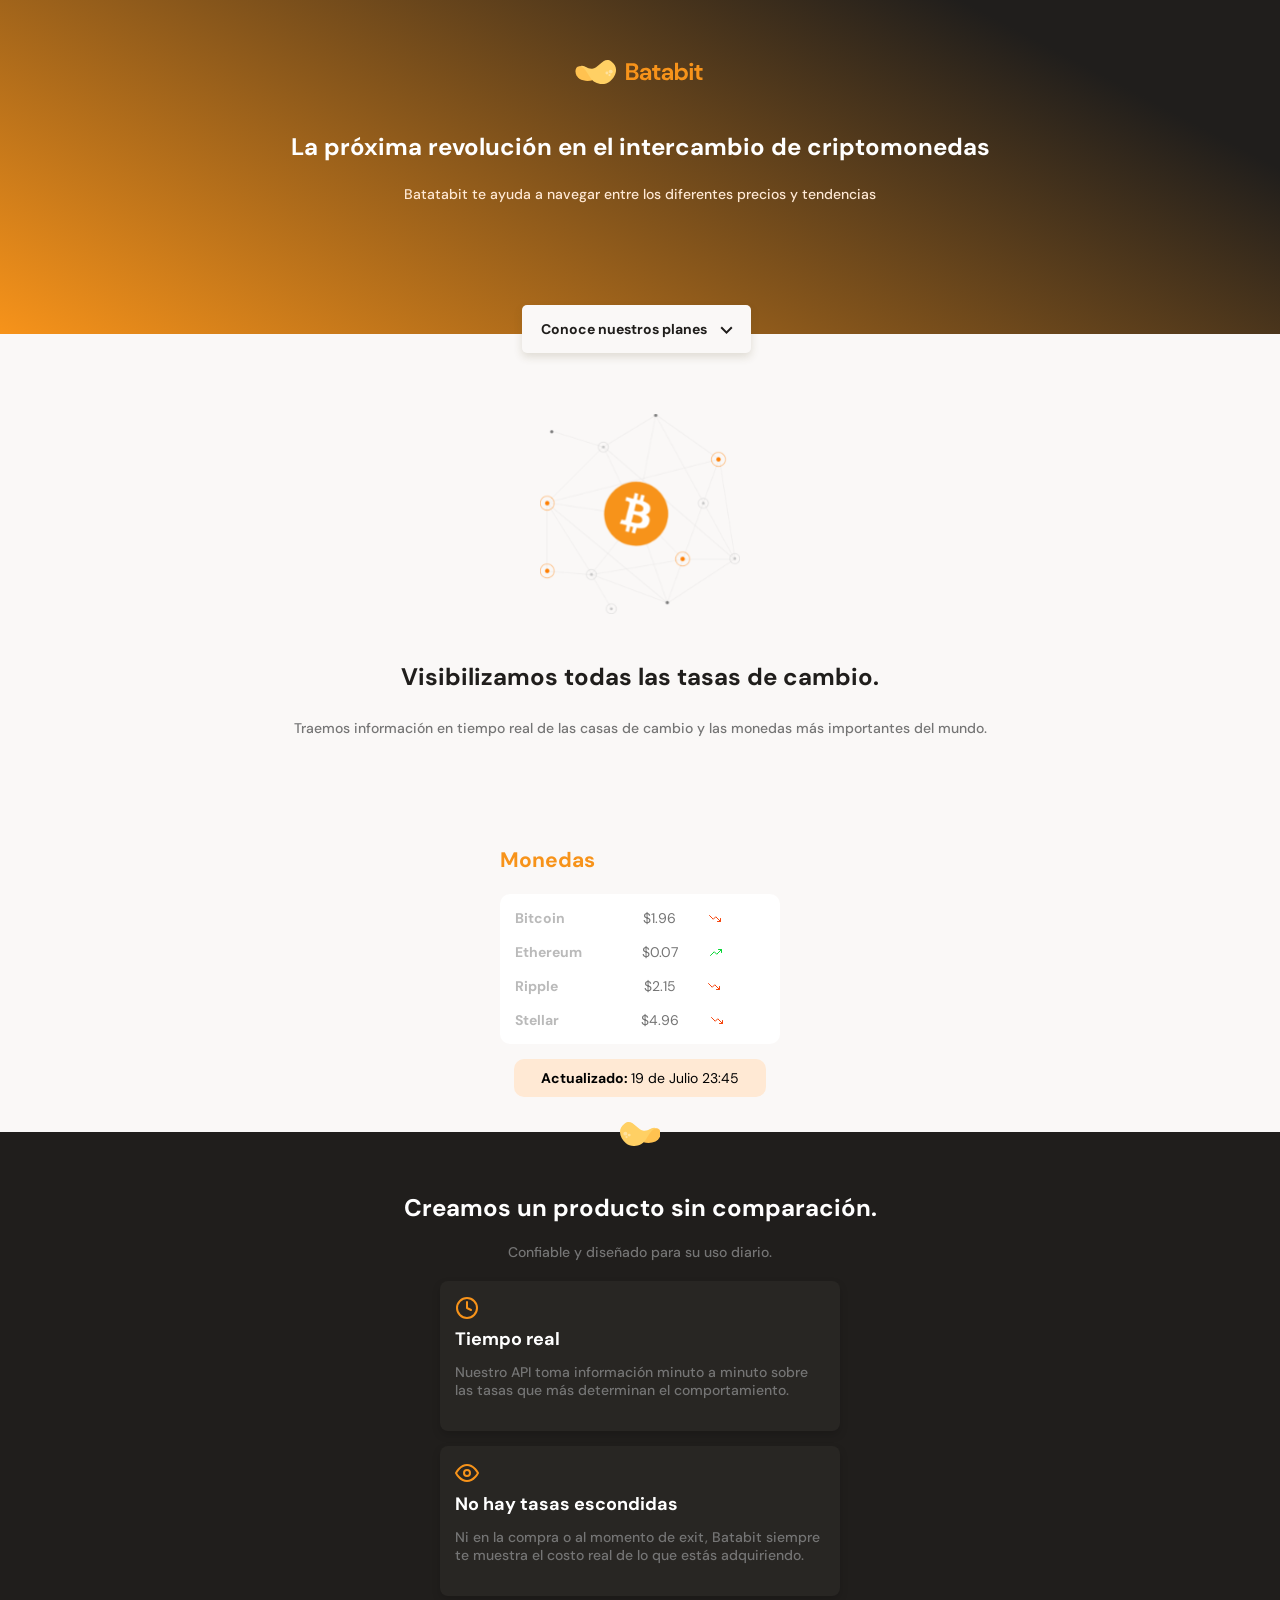
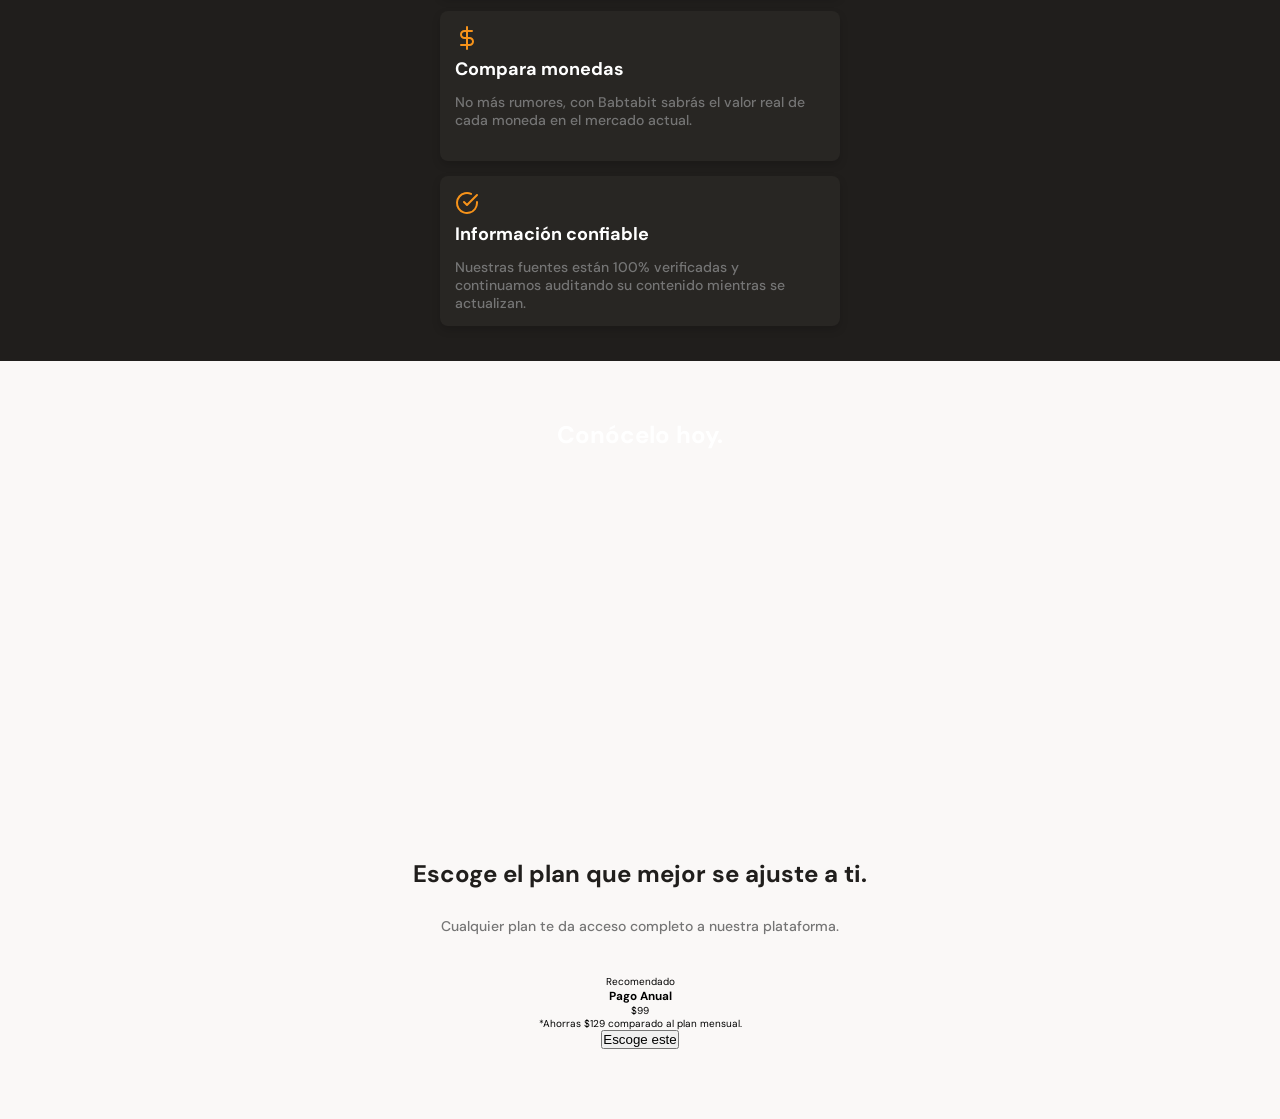
==== index.html @ cf3102aa "feat: Esctructura de planes de compra creada" ====
<!doctype html>
<html lang="en">
  <head>
    <meta charset="UTF-8" />
    <meta name="viewport" content="width=device-width, initial-scale=1.0" />
    <link rel="stylesheet" href="styles.css" />
    <link rel="preconnect" href="https://fonts.googleapis.com" />
    <link rel="preconnect" href="https://fonts.gstatic.com" crossorigin />
    <link
      href="https://fonts.googleapis.com/css2?family=DM+Sans:ital,opsz,wght@0,9..40,100..1000;1,9..40,100..1000&display=swap"
      rel="stylesheet"
    />
    <title>Document</title>
  </head>
  <body>
    <header>
      <img src="./assets/images/Logo.svg" alt="" />
      <div class="header__title-container">
        <h1>La próxima revolución en el intercambio de criptomonedas</h1>
        <p>
          Batatabit te ayuda a navegar entre los diferentes precios y tendencias
        </p>
        <a href="#planes" class="header__button"
          >Conoce nuestros planes <span></span>
        </a>
      </div>
    </header>
    <main>
      <section class="main__exchange-container">
        <div class="main__exchange-background"></div>
        <div class="main__exchange-container-title">
          <h2>Visibilizamos todas las tasas de cambio.</h2>
          <p>
            Traemos información en tiempo real de las casas de cambio y las
            monedas más importantes del mundo.
          </p>
        </div>
      </section>

      <section class="main__info">
        <h2>Monedas</h2>
        <div class="main__table">
          <div class="table__row">
            <p>Bitcoin</p>
            <p class="table__price">$1.96 <span class="price__down"></span></p>
          </div>
          <div class="table__row">
            <p>Ethereum</p>
            <p class="table__price">$0.07 <span></span></p>
          </div>
          <div class="table__row">
            <p>Ripple</p>
            <p class="table__price">$2.15 <span class="price__down"></span></p>
          </div>
          <div class="table__row">
            <p>Stellar</p>
            <p class="table__price">$4.96 <span class="price__down"></span></p>
          </div>
        </div>

        <div class="table__tag">
          <p>Actualizado: <span class="tag__date">19 de Julio 23:45</span></p>
        </div>
      </section>
      <section class="product__detail-container">
        <span class="product__detail-logo"></span>
        <div class="product__detail-title">
          <h2>Creamos un producto sin comparación.</h2>
          <p>Confiable y diseñado para su uso diario.</p>
        </div>
        <section class="products__cards">
          <article class="product__card">
            <span class="icon"
              ><img src="/assets/icons/clock.svg" alt=""
            /></span>
            <p class="product__card-title">Tiempo real</p>
            <p class="product__card-body">
              Nuestro API toma información minuto a minuto sobre las tasas que
              más determinan el comportamiento.
            </p>
          </article>

          <article class="product__card">
            <span class="icon"><img src="/assets/icons/eye.svg" alt="" /></span>
            <p class="product__card-title">No hay tasas escondidas</p>
            <p class="product__card-body">
              Ni en la compra o al momento de exit, Batabit siempre te muestra
              el costo real de lo que estás adquiriendo.
            </p>
          </article>

          <article class="product__card">
            <span class="icon"
              ><img src="/assets/icons/dollar-sign.svg" alt=""
            /></span>
            <p class="product__card-title">Compara monedas</p>
            <p class="product__card-body">
              No más rumores, con Babtabit sabrás el valor real de cada moneda
              en el mercado actual.
            </p>
          </article>

          <article class="product__card">
            <span class="icon"
              ><img src="/assets/icons/check-circle.svg" alt=""
            /></span>
            <p class="product__card-title">Información confiable</p>
            <p class="product__card-body">
              Nuestras fuentes están 100% verificadas y continuamos auditando su
              contenido mientras se actualizan.
            </p>
          </article>
        </section>
      </section>

      <section class="banner__img">
        <h2>Conócelo hoy.</h2>
      </section>

      <section id="planes" class="main__plans-container">
        <div class="planes__title">
          <h2>Escoge el plan que mejor se ajuste a ti.</h2>
          <p>Cualquier plan te da acceso completo a nuestra plataforma.</p>
        </div>

        <section class="planes__container-slider">
          <article class="planes__card">
            <p class="recomend">Recomendado</p>
            <div class="planes__info-container">
              <h3 class="plan__title">Pago Anual</h3>
              <p><span class="plan__card-price">$</span>99</p>
              <p class="plan__saved">*Ahorras $129 comparado al plan mensual.</p>
              <button class="plan__call-to-action">Escoge este <span></span></button>
            </div>
          </article>
        </section>
      </section>
    </main>
    <footer></footer>
  </body>
</html>
---- styles.css ----
:root {
    --bitcoin-orange: #f7931a;
    --soft-orange: #ffe9d5;
    --secondary-blue: #1a9af7;
    --soft-blue: #e7f5ff;
    --warm-black: #282623;
    --black: #201e1c;
    --grey: #bababa;
    --grey-second: #757575;
    --off-white: #faf8f7;
    --just-white: #fff;
}

* {
    box-sizing: border-box;
    margin: 0;
    padding: 0;
}

html {
    font-size: 62.5%;
    font-family: "DM Sans", sans-serif;
}

main {
    width: 100%;
    height: auto;
    background-color: var(--off-white);
}

header {
    position: relative;
    display: flex;
    flex-direction: column;
    justify-content: center;
    width: 100%;
    min-width: 320px;
    height: 334px;
    text-align: center;
    background: linear-gradient(207.8deg, var(--black) 16.69%, var(--bitcoin-orange) 100%);
}

header img {
    width: 150px;
    height: 24px;
    margin-top: 60px;
    align-self: center;
}

.header__title-container {
    width: 90%;
    min-width: 288px;
    max-width: 900px;
    height: 218px;
    margin-top: 50px;
    align-self: center;
}

.header__title-container h1 {
    font-size: 2.4rem;
    font-weight: bold;
    line-height: 2.6rem;
    color: var(--just-white);
}

.header__title-container p {
    margin-top: 25px;
    font-size: 1.4rem;
    font-weight: 500;
    line-height: 1.8rem;
    color: var(--soft-orange);
}

.header__title-container .header__button {
    position: absolute;
    left: calc(50% - 118px);
    top: 270px;
    display: block;
    margin-top: 35px;
    padding: 15px;
    width: 229px;
    height: 48px;
    background-color: var(--off-white);
    box-shadow: 0px 4px 8px rgba(89, 73, 30, 0.16);
    border: none;
    border-radius: 5px;
    font-size: 1.4rem;
    font-weight: bold;
    text-decoration: none;
    color: var(--black);
}

.header__button span {
    display: inline-block;
    width: 13px;
    height: 8px;
    margin-left: 10px;
    background-image: url('./assets/icons/arrow_down.svg');
    background-position: center;
}

.main__exchange-container {
    width: 100%;
    height: auto;
    padding-top: 80px;
    padding-bottom: 80px;
    text-align: center;
}

.main__exchange-container-title {
    width: 90%;
    min-width: 288px;
    max-width: 900px;
    margin: 0 auto;
}

.main__exchange-background {
    width: 200px;
    height: 200px;
    margin: 0 auto;
    margin-bottom: 50px;
    background-image: url('/assets/images/Bitcoin.svg');
    background-size: cover;
    background-position: center;
    background-repeat: no-repeat;
}

.main__exchange-container h2 {
    margin-bottom: 30px;
    font-size: 2.4rem;
    font-weight: bold;
    line-height: 2.6rem;
    color: var(--black);
}

.main__exchange-container p {
    margin-bottom: 30px;
    font-size: 1.4rem;
    font-weight: 500;
    line-height: 1.6rem;
    color: var(--grey-second);
}

.main__info {
    width: 100%;
    max-width: 400px;
    font-size: 1.4rem;
    padding: 0 60px;
    display: flex;
    flex-direction: column;
    margin: 0 auto;
    margin-bottom: 20px;
}

.main__info h2 {
    color: var(--bitcoin-orange);
    margin-bottom: 20px;
}

.main__table {
    border-radius: 10px;
    padding: 15px;
    display: grid;
    background-color: var(--just-white);
    grid-template-rows: repeat(4, auto);
    gap: 16px;
}

.table__row {
    width: 100%;
    display: grid;
    grid-template-columns: 2fr 3fr;
    gap: 20px;
}

.table__row p {
    font-weight: bold;
    color: var(--grey);
}

.table__row .table__price {
    color: var(--grey-second);
    font-weight: normal;
    text-align: center;
}

.table__row span {
    display: inline-block;
    width: 50%;
    height: 50%;
    background-image: url('/assets/icons/trending-up.svg');
    background-position: center;
    background-repeat: no-repeat;
}

.table__row .price__down {
    background-image: url('/assets/icons/trending-down.svg');
}

.table__tag {
    width: 90%;
    margin: 15px 0;
    text-align: center;
    background-color: #FFE9D4;
    padding: 1rem;
    border-radius: 10px;
    align-self: center;
}

.table__tag p {
    font-weight: bold;
}

.table__tag .tag__date {
    font-weight: normal
}

.product__detail-container {
    position: relative;
    width: 100%;
    min-width: 320px;
    height: auto;
    padding: 20px 10px;
    background-color: var(--black);
}

.product__detail-logo {
    position: absolute;
    width: 40px;
    height: 25px;
    top: -10px;
    left: calc(50% - 20px);
    background-image: url('/assets/icons/potato-top.svg');
    background-repeat: no-repeat;
}

.product__detail-title {
    width: 90%;
    min-width: 288px;
    height: auto;
    margin: 0 auto;
    margin-top: 40px;
    text-align: center;
}

.product__detail-title h2 {
    margin-bottom: 20px;
    font-size: 2.4rem;
    color: var(--just-white);
}

.product__detail-title p {
    margin-bottom: 20px;
    font-size: 1.4rem;
    color: var(--grey-second);
    font-weight: 500;
    line-height: 1.8rem;
}

.product__card {
    width: 100%;
    min-width: 288px;
    max-width: 400px;
    height: 150px;
    margin: 15px auto;
    padding: 15px;
    background-color: var(--warm-black);
    border-radius: 8px;
    box-shadow: 0 4px 8px rgba(0, 0, 0, 0.16);
}

.icon {
    display: inline-block;
    width: 24px;
    height: 24px;
    margin-bottom: 10px;
}

.product__card-title {
    margin-bottom: 15px;
    font-size: 1.8rem;
    font-weight: bold;
    line-height: 1.8rem;
    color: var(--just-white);
}

.product__card-body {
    font-size: 1.4rem;
    font-weight: 500;
    line-height: 1.8rem;
    color: var(--grey-second);
}

.banner__img {
    width: 100%;
    min-width: 320px;
    height: 50vh;
    background-image: url('/assets/images/bitcoinbaby.svg');
    background-position: center;
    background-size: cover;
    background-repeat: no-repeat;
}

.banner__img h2 {
    padding-top: 60px;
    font-size: 2.4rem;
    font-weight: bold;
    line-height: 2.8rem;
    color: var(--just-white);
    text-align: center;
}

.main__plans-container {
    width: 100%;
    min-width: 320px;
    padding-bottom: 70px;
    text-align: center;
}

.planes__title {
    width: 90%;
    min-width: 288px;
    height: auto;
    margin: 0 auto;
    margin-bottom: 40px;
}

.planes__title h2 {
    padding-top: 50px;
    font-size: 2.4rem;
    font-weight: bold;
    line-height: 2.6rem;
    color: var(--black);
}

.planes__title p {
    padding-top: 30px;
    font-size: 1.4rem;
    font-weight: 500;
    line-height: 1.8rem;
    color: var(--grey-second);
}
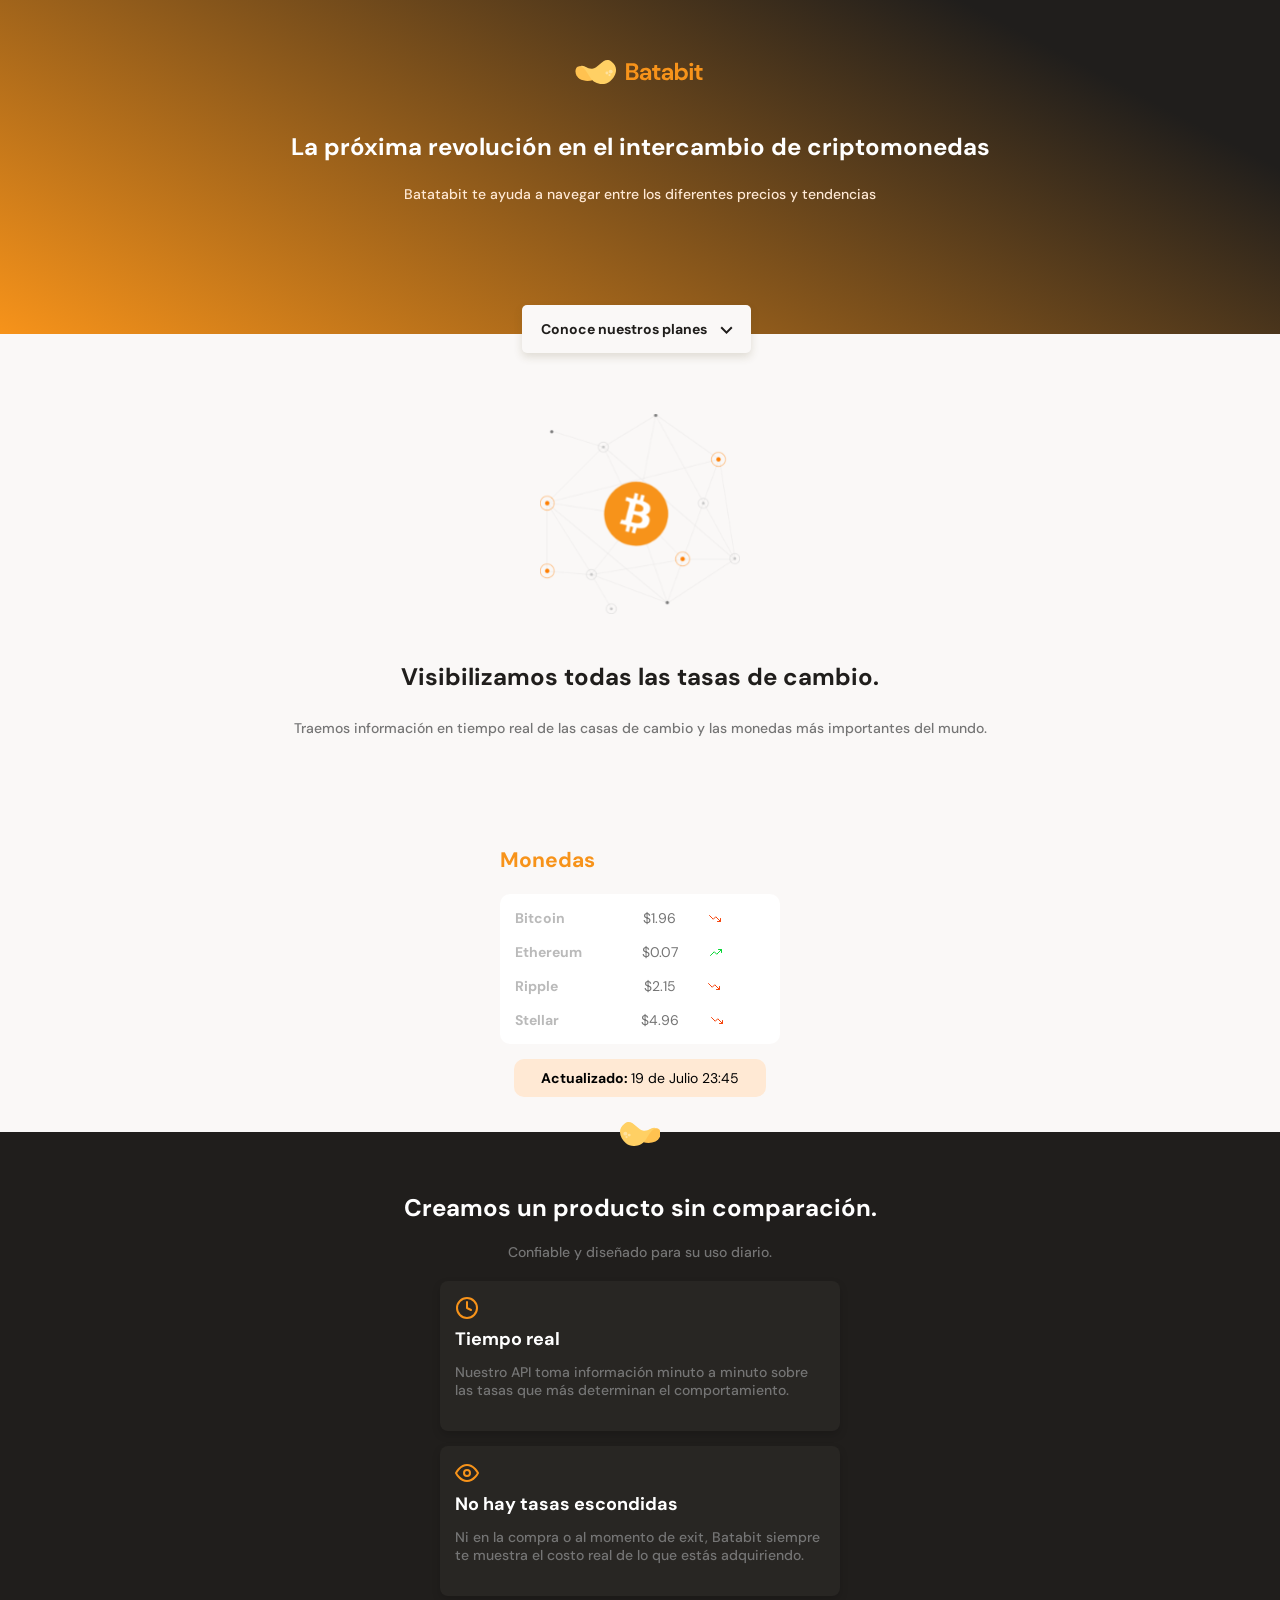
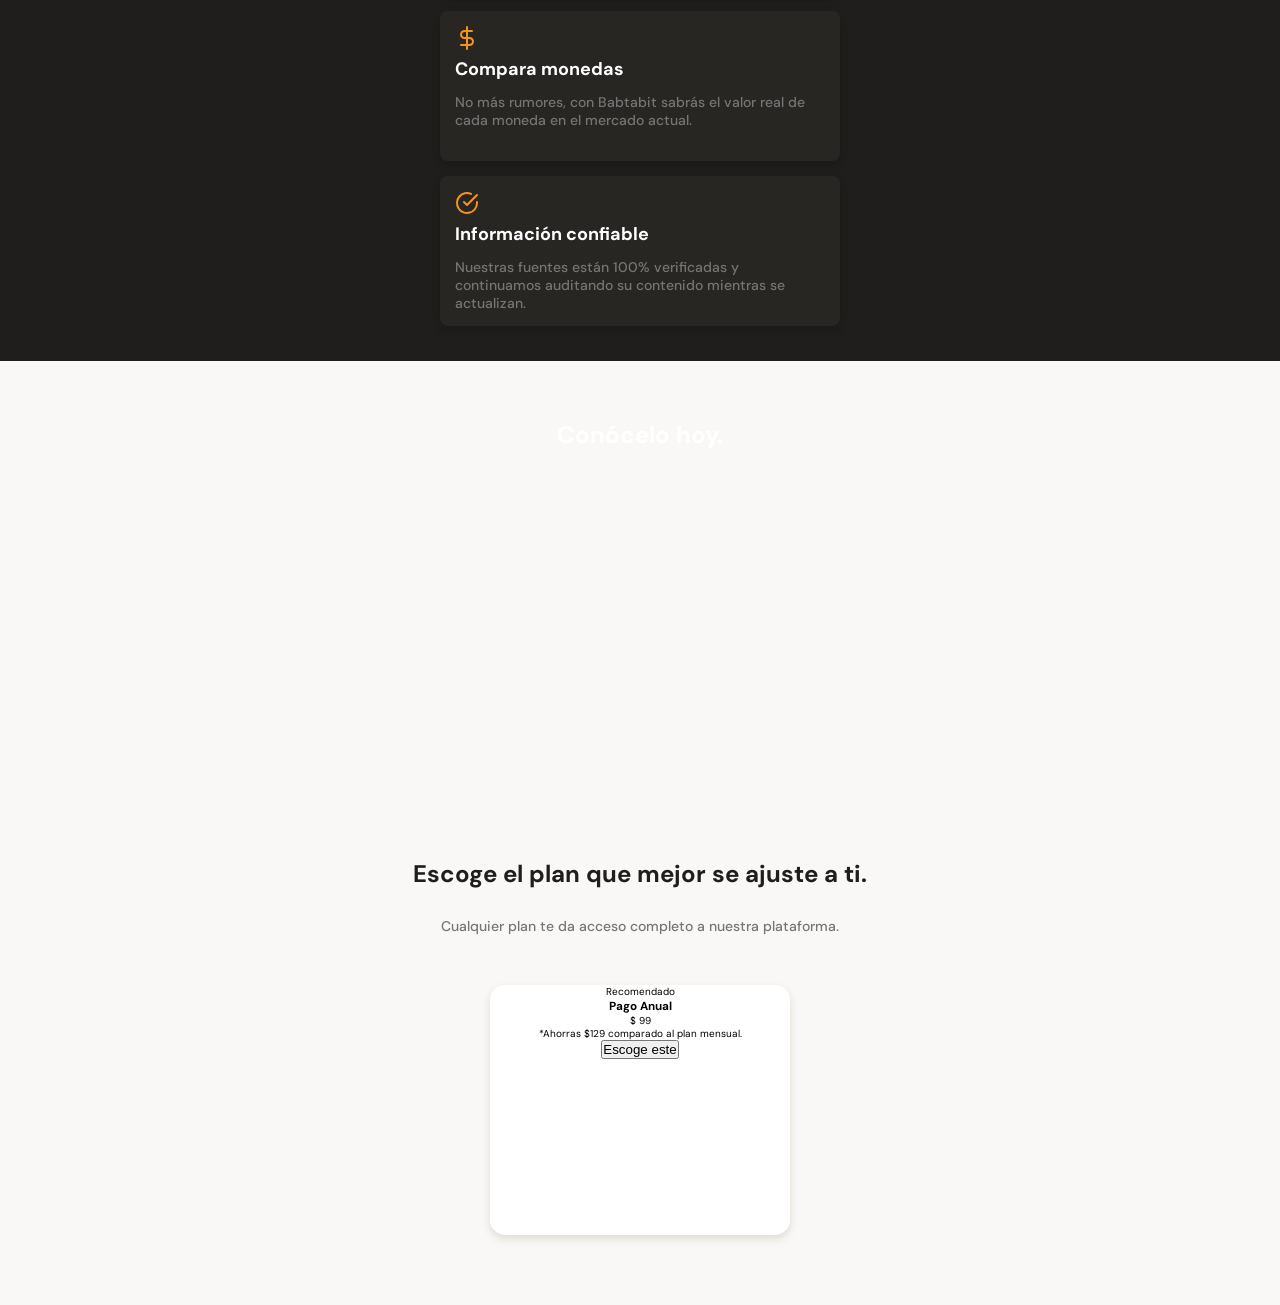
==== commit 166ea381: "refactoriacion de clases y codigo formateado" ====
--- a/index.html
+++ b/index.html
@@ -128,9 +128,13 @@
             <p class="recomend">Recomendado</p>
             <div class="planes__info-container">
               <h3 class="plan__title">Pago Anual</h3>
-              <p><span class="plan__card-price">$</span>99</p>
-              <p class="plan__saved">*Ahorras $129 comparado al plan mensual.</p>
-              <button class="plan__call-to-action">Escoge este <span></span></button>
+              <p class="plan__card-price"><span>$ </span>99</p>
+              <p class="plan__saved">
+                *Ahorras $129 comparado al plan mensual.
+              </p>
+              <button class="plan__call-to-action">
+                Escoge este <span></span>
+              </button>
             </div>
           </article>
         </section>
--- a/styles.css
+++ b/styles.css
@@ -339,4 +339,17 @@
     font-weight: 500;
     line-height: 1.8rem;
     color: var(--grey-second);
+}
+
+.planes__card{
+    position: relative;
+    width: 70%;
+    min-width: 230px;
+    max-width: 300px;
+    height: 250px;
+    margin: 50px auto 0;
+    padding: 0 15px;
+    background-color:var(--just-white);
+    border-radius: 15px;
+    box-shadow: 0 4px 8px rgba(89, 73, 30, 0.16);
 }
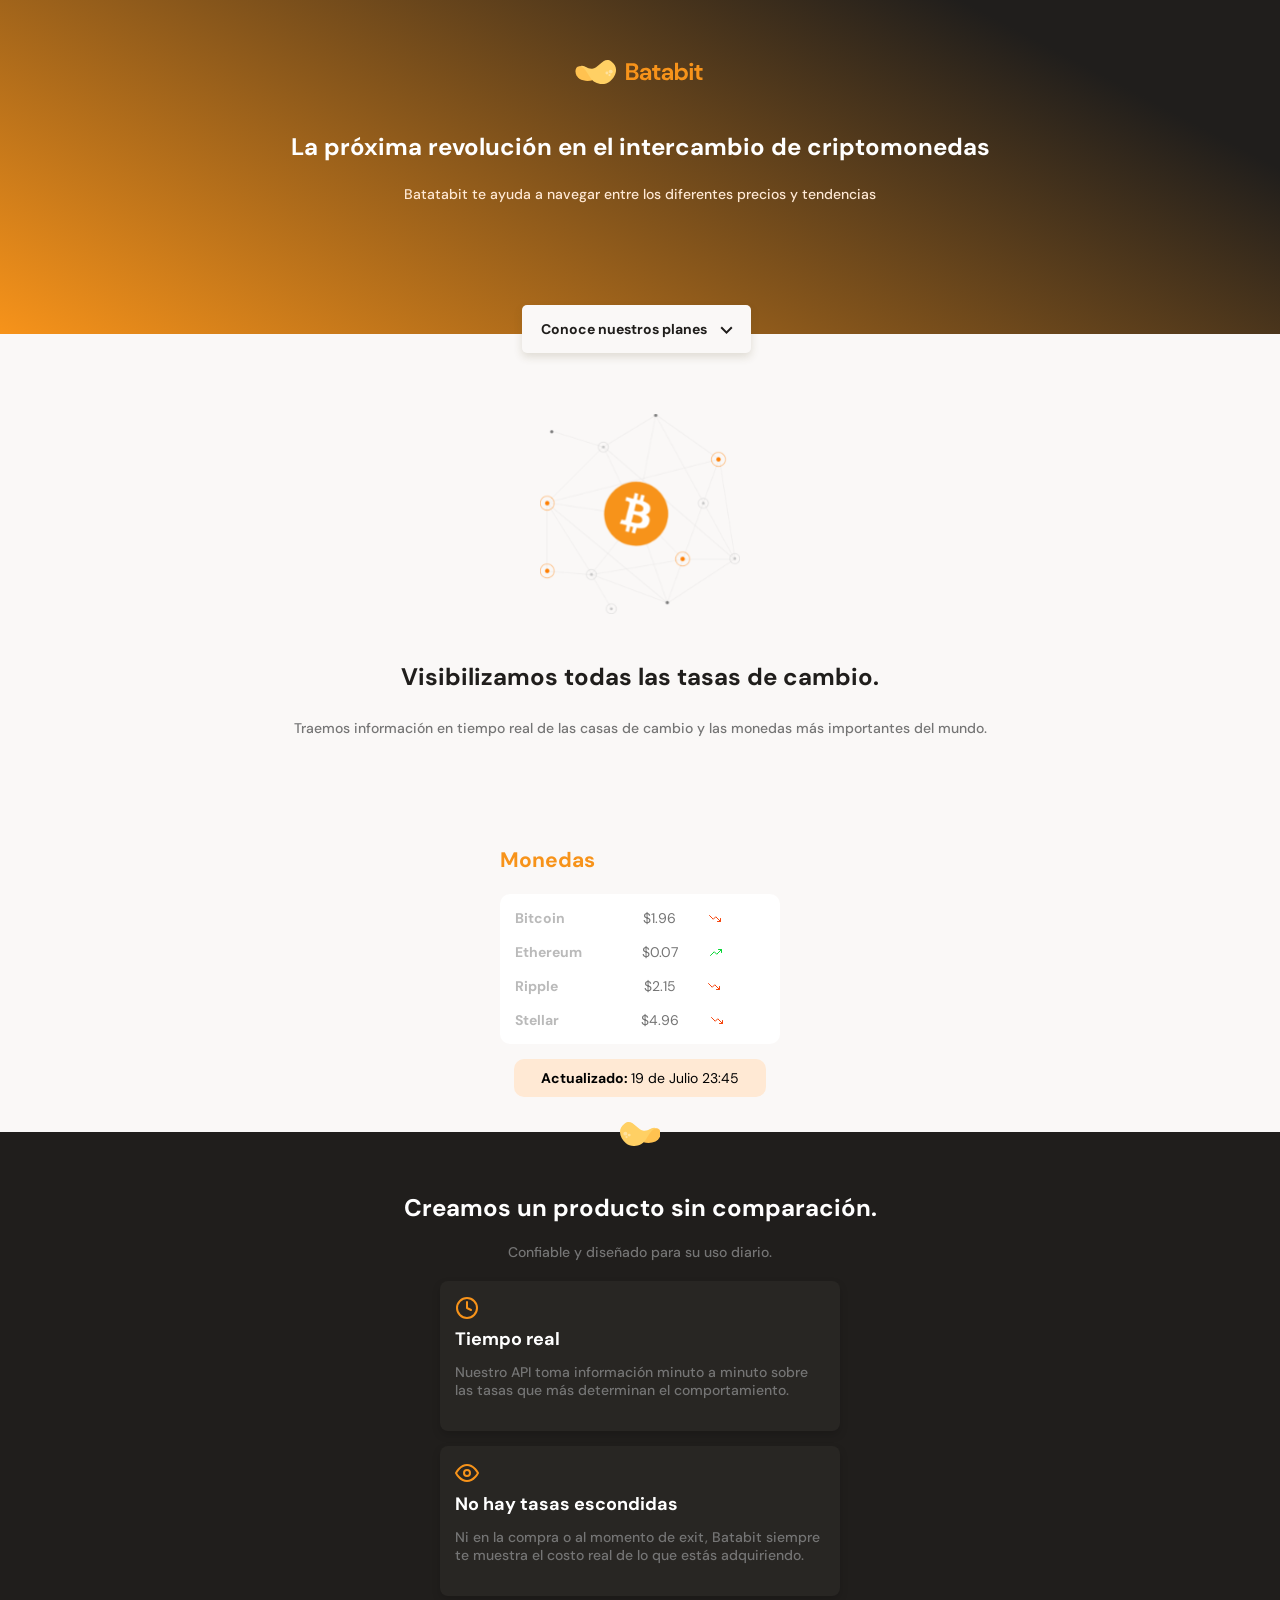
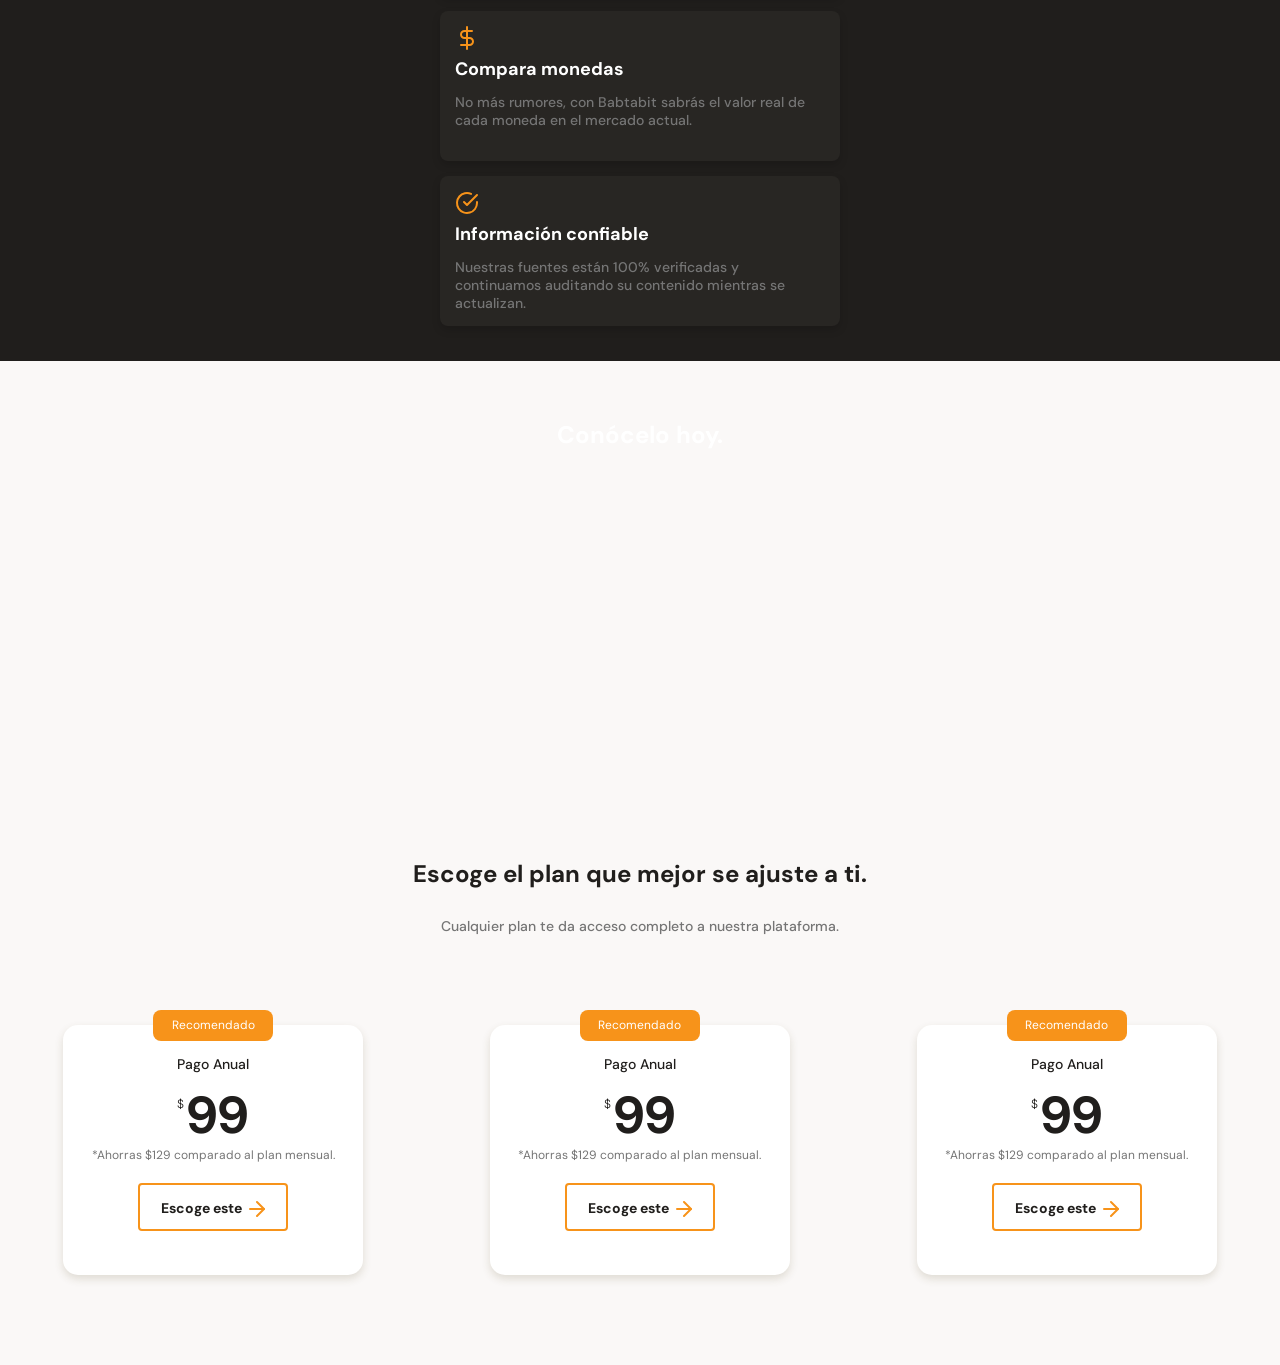
==== commit 220156f1: "feat: 2 Cards de promociones agregadas" ====
--- a/index.html
+++ b/index.html
@@ -137,6 +137,34 @@
               </button>
             </div>
           </article>
+
+          <article class="planes__card">
+            <p class="recomend">Recomendado</p>
+            <div class="planes__info-container">
+              <h3 class="plan__title">Pago Anual</h3>
+              <p class="plan__card-price"><span>$ </span>99</p>
+              <p class="plan__saved">
+                *Ahorras $129 comparado al plan mensual.
+              </p>
+              <button class="plan__call-to-action">
+                Escoge este <span></span>
+              </button>
+            </div>
+          </article>
+
+          <article class="planes__card">
+            <p class="recomend">Recomendado</p>
+            <div class="planes__info-container">
+              <h3 class="plan__title">Pago Anual</h3>
+              <p class="plan__card-price"><span>$ </span>99</p>
+              <p class="plan__saved">
+                *Ahorras $129 comparado al plan mensual.
+              </p>
+              <button class="plan__call-to-action">
+                Escoge este <span></span>
+              </button>
+            </div>
+          </article>
         </section>
       </section>
     </main>
--- a/styles.css
+++ b/styles.css
@@ -341,7 +341,12 @@
     color: var(--grey-second);
 }
 
-.planes__card{
+.planes__container-slider{
+    display: flex;
+    height: 320px;
+    overflow-x: scroll;
+}
+.planes__card {
     position: relative;
     width: 70%;
     min-width: 230px;
@@ -349,7 +354,69 @@
     height: 250px;
     margin: 50px auto 0;
     padding: 0 15px;
-    background-color:var(--just-white);
+    background-color: var(--just-white);
     border-radius: 15px;
     box-shadow: 0 4px 8px rgba(89, 73, 30, 0.16);
+}
+
+.recomend {
+    position: absolute;
+    width: 120px;
+    height: 31px;
+    left: calc(50% - 60px);
+    top: -15px;
+    font-size: 1.2rem;
+    padding: 6px;
+    background-color: var(--bitcoin-orange);
+    border-radius: 8px;
+    color: var(--just-white);
+    line-height: 1.8rem;
+}
+
+.plan__title {
+    padding-top: 30px;
+    font-size: 1.4rem;
+    font-weight: 500;
+    color: var(--black);
+}
+
+.plan__card-price {
+    padding: 5px 0;
+    font-size: 5.2rem;
+    font-weight: bold;
+    line-height: 5.3rem;
+    color: var(--black);
+}
+
+.plan__card-price span {
+    font-size: 1.2rem;
+    font-weight: 300;
+    vertical-align: 25px;
+}
+
+.plan__saved {
+    color: var(--grey-second);
+    font-size: 1.2rem;
+}
+
+.plan__call-to-action {
+    width: 150px;
+    height: 48px;
+    margin-top: 20px;
+    background-color: var(--just-white);
+    border: 2px solid var(--bitcoin-orange);
+    border-radius: 4px;
+    font-family: "DM Sans", sans-serif;
+    font-size: 1.4rem;
+    font-weight: bold;
+    line-height: 1.8rem;
+    color: var(--black);
+}
+
+.plan__call-to-action span{
+    display: inline-block;
+    width: 20px;
+    height: 20px;
+    background-image: url('/assets/icons/arrow-right.svg');
+    vertical-align: text-bottom;
 }
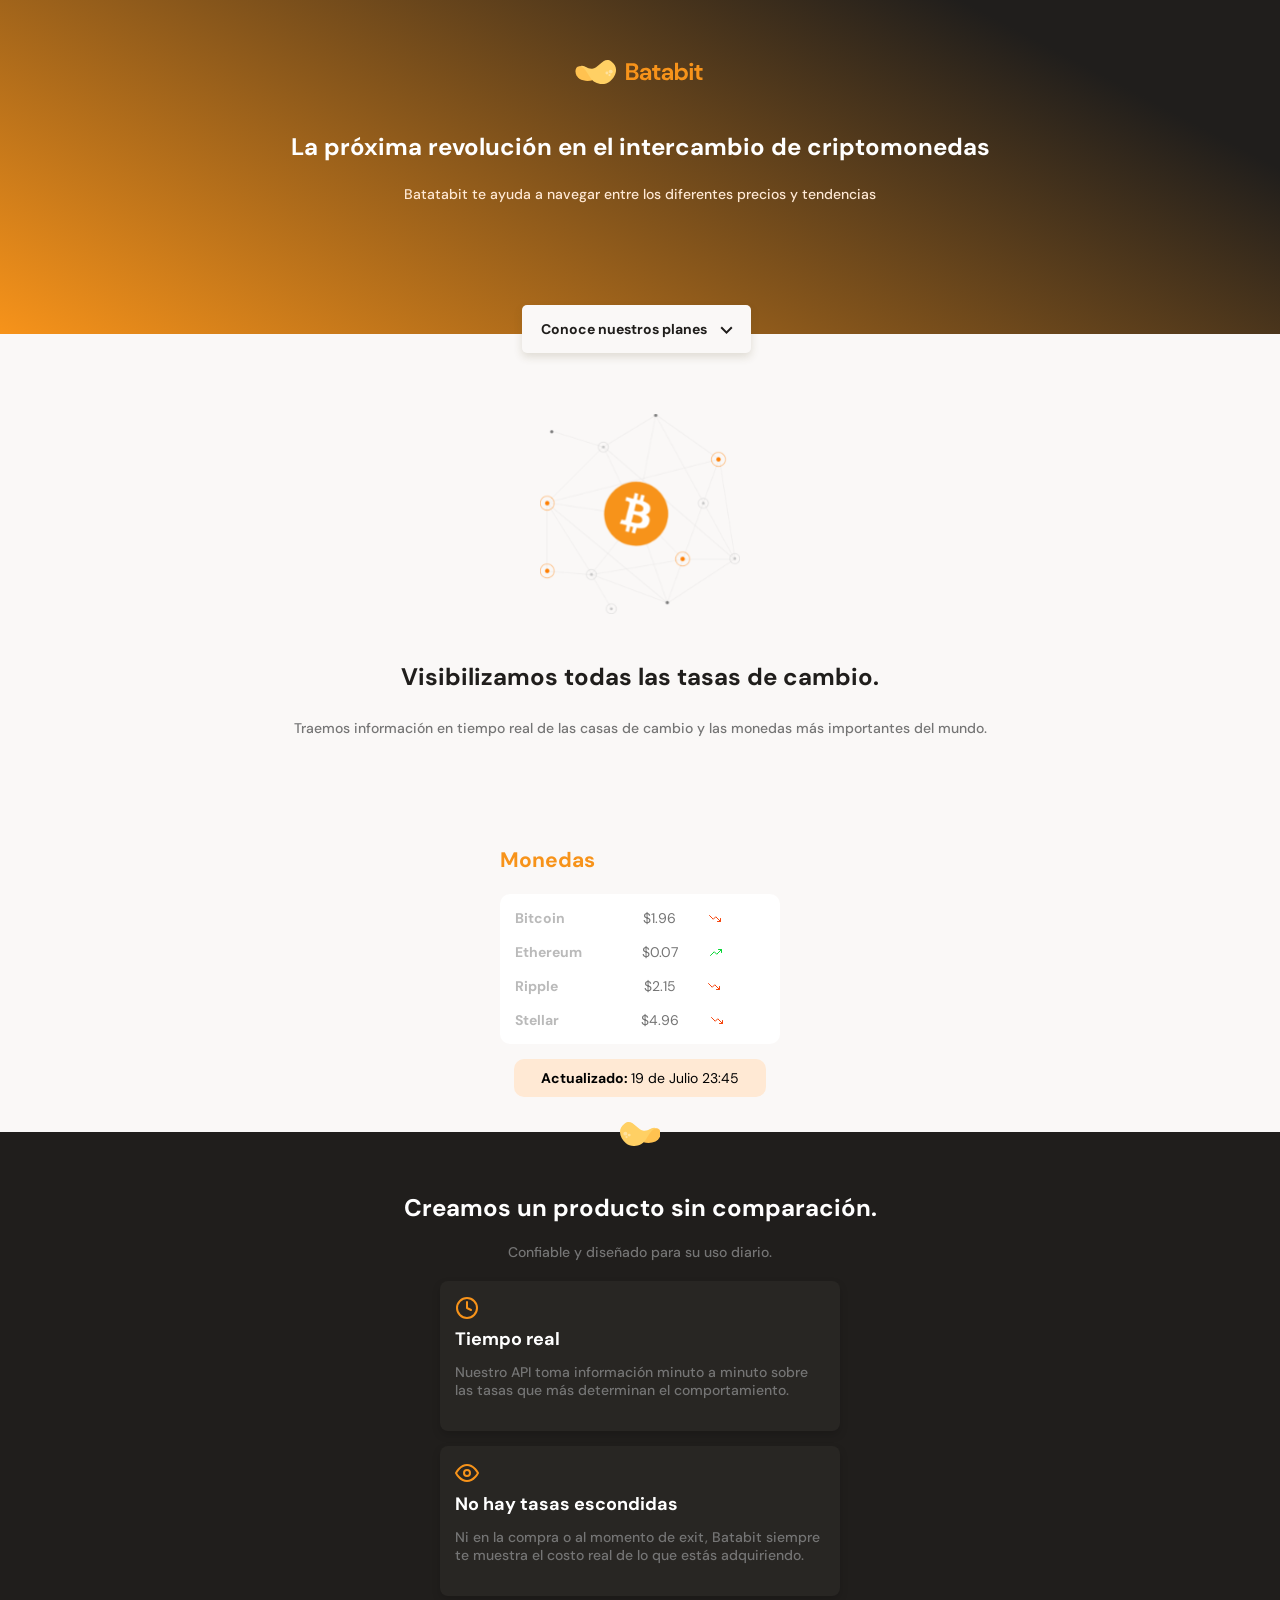
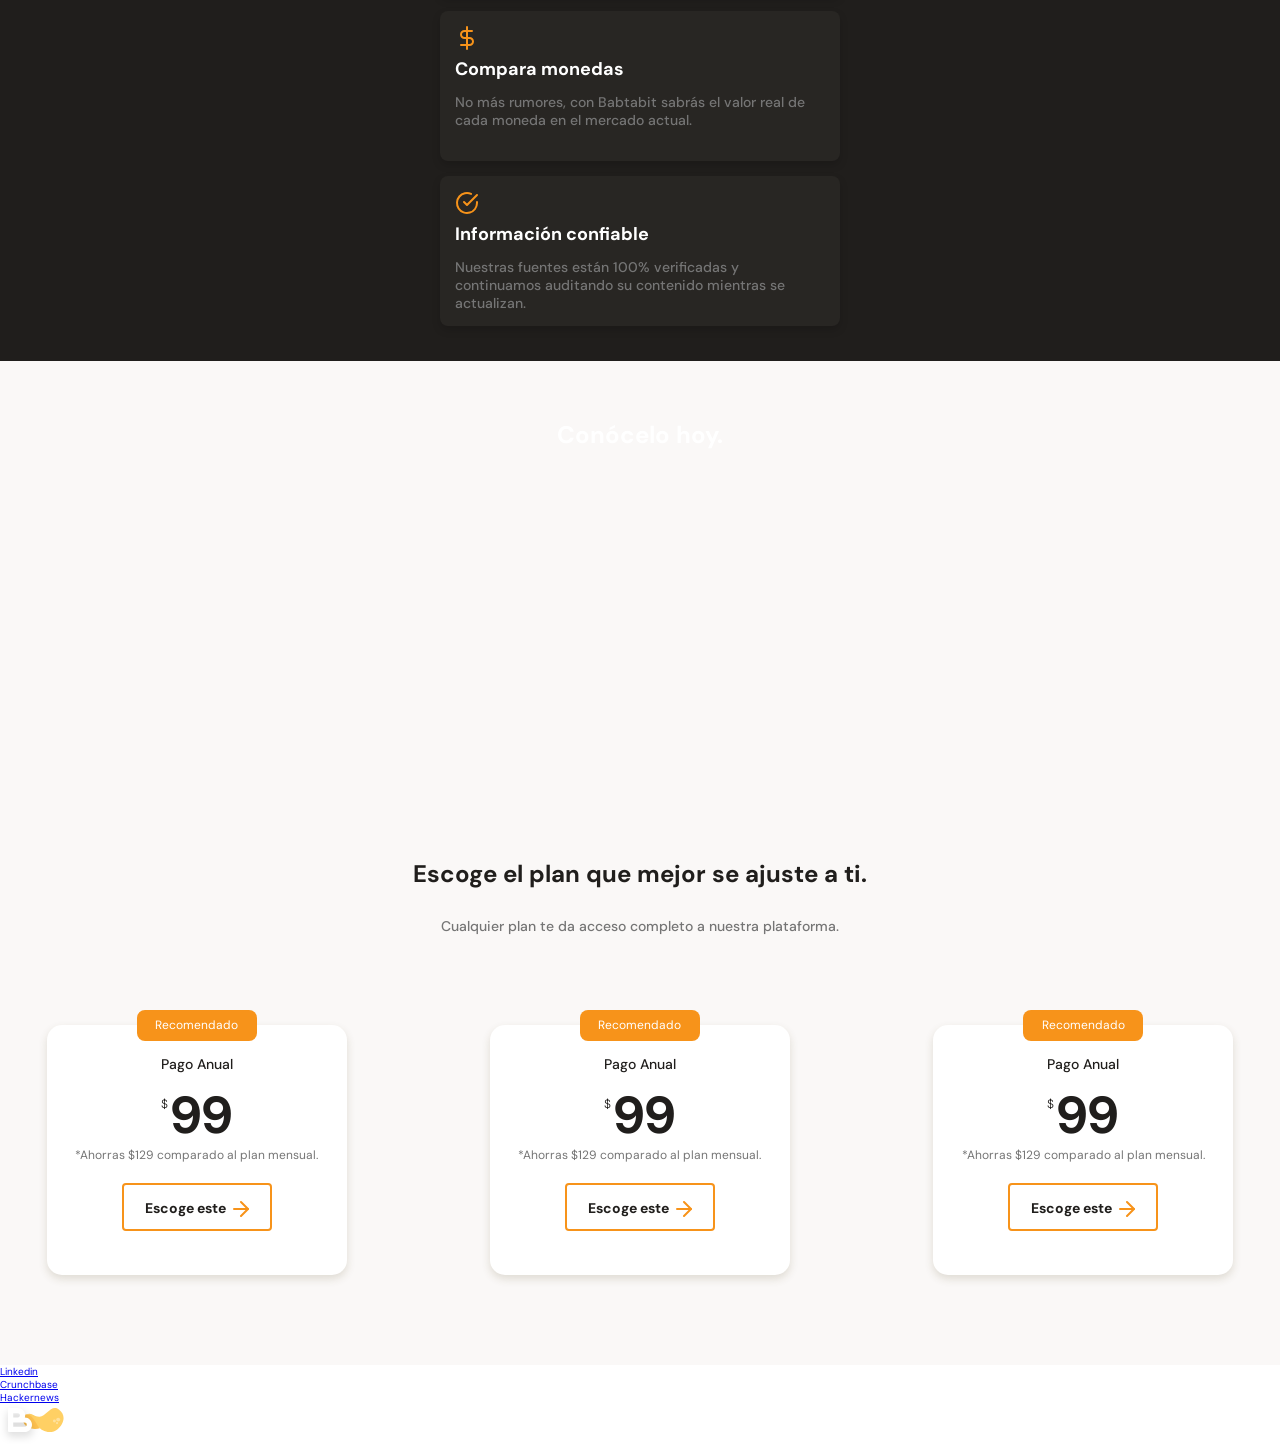
==== commit 70e7b0ee: "feat: Estructura del footer creada" ====
--- a/index.html
+++ b/index.html
@@ -168,6 +168,17 @@
         </section>
       </section>
     </main>
-    <footer></footer>
+    <footer>
+      <section class="links__left">
+        <ul>
+          <li><a href="#">Linkedin</a></li>
+          <li><a href="#">Crunchbase</a></li>
+          <li><a href="#">Hackernews</a></li>
+        </ul>
+      </section>
+      <section class="logo__right">
+        <img src="./assets/images/Logo-footer.svg" alt="Logo Batatabit 2026">
+      </section>
+    </footer>
   </body>
 </html>
--- a/styles.css
+++ b/styles.css
@@ -345,10 +345,13 @@
     display: flex;
     height: 320px;
     overflow-x: scroll;
+    scroll-snap-type: x proximity;
+    gap: 50px;
 }
 .planes__card {
     position: relative;
     width: 70%;
+    scroll-snap-align: center;
     min-width: 230px;
     max-width: 300px;
     height: 250px;
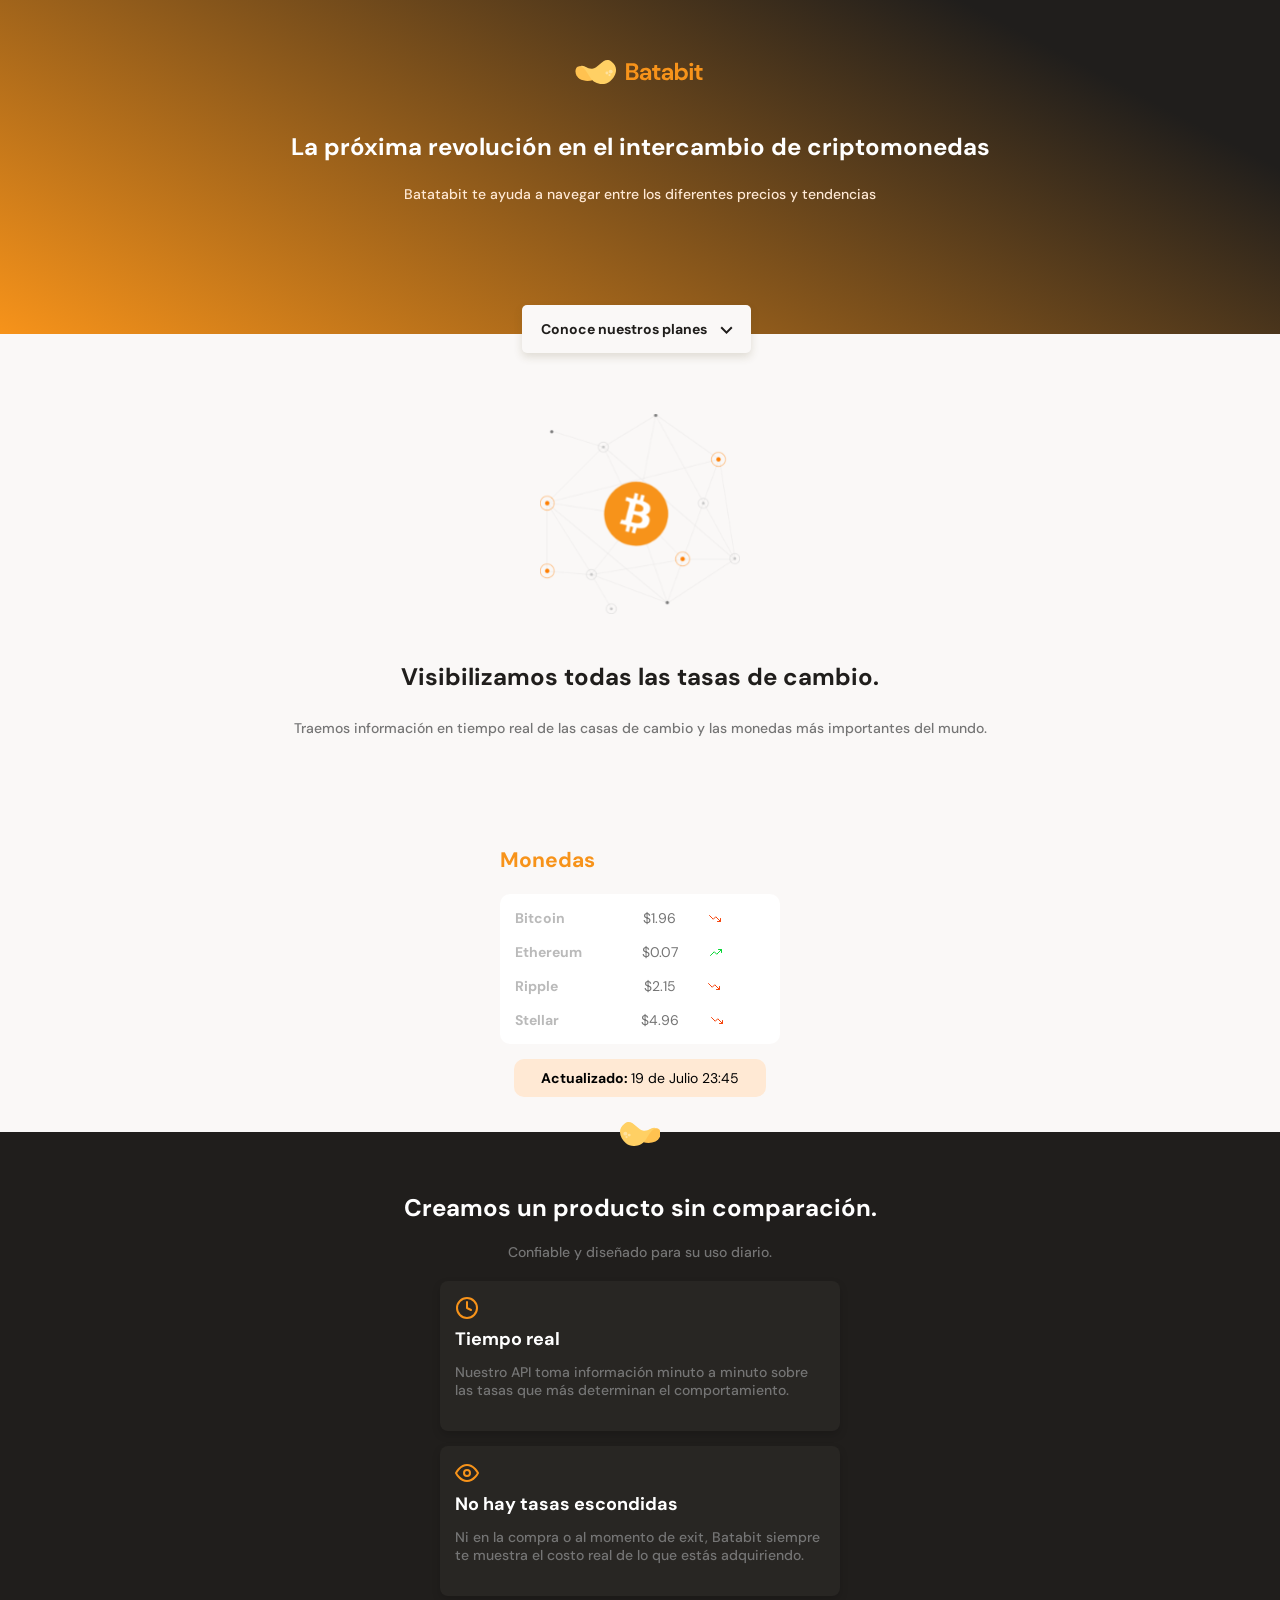
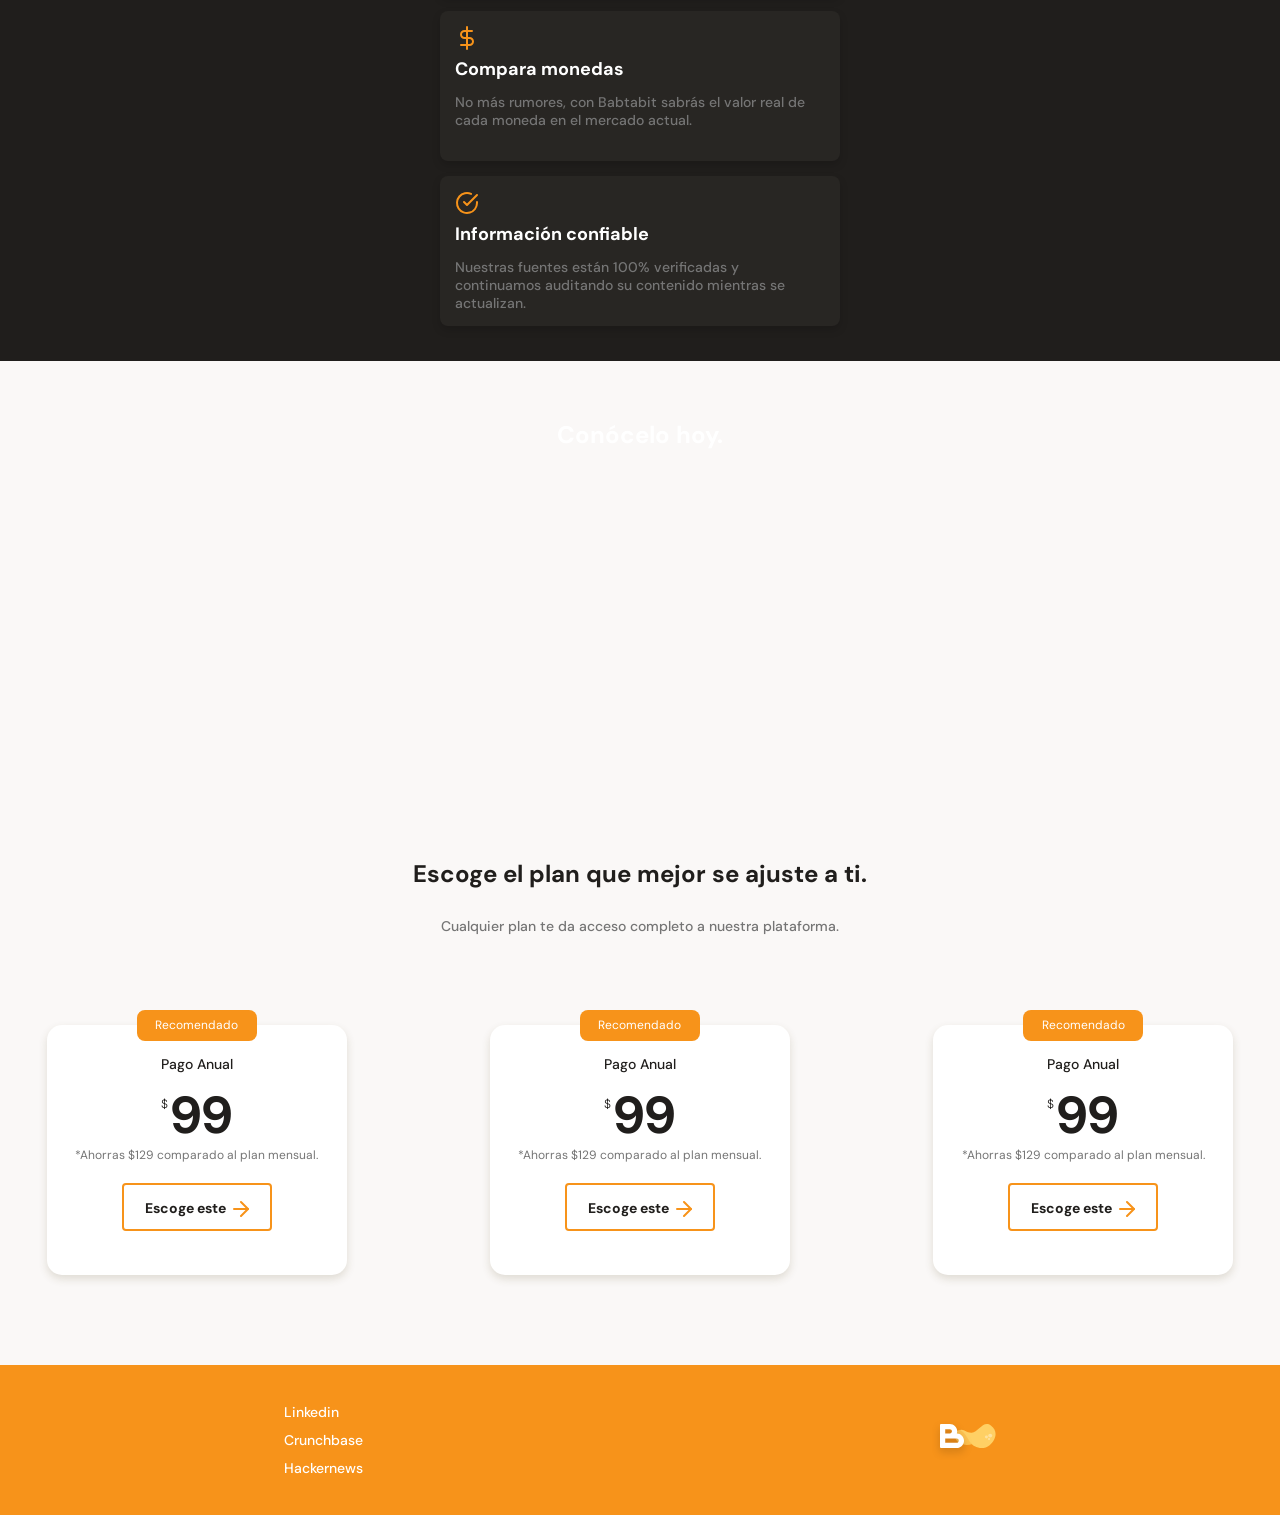
==== commit d692bedf: "Fear: Estilos para tableta agregado al HTML" ====
--- a/index.html
+++ b/index.html
@@ -4,6 +4,7 @@
     <meta charset="UTF-8" />
     <meta name="viewport" content="width=device-width, initial-scale=1.0" />
     <link rel="stylesheet" href="styles.css" />
+    <link rel="stylesheet" href="/css/tablet.css" media="(min-width: 930px)">
     <link rel="preconnect" href="https://fonts.googleapis.com" />
     <link rel="preconnect" href="https://fonts.gstatic.com" crossorigin />
     <link
--- a/styles.css
+++ b/styles.css
@@ -341,13 +341,14 @@
     color: var(--grey-second);
 }
 
-.planes__container-slider{
+.planes__container-slider {
     display: flex;
     height: 320px;
     overflow-x: scroll;
     scroll-snap-type: x proximity;
     gap: 50px;
 }
+
 .planes__card {
     position: relative;
     width: 70%;
@@ -416,10 +417,40 @@
     color: var(--black);
 }
 
-.plan__call-to-action span{
+.plan__call-to-action span {
     display: inline-block;
     width: 20px;
     height: 20px;
     background-image: url('/assets/icons/arrow-right.svg');
     vertical-align: text-bottom;
+}
+
+footer {
+    display: flex;
+    width: 100%;
+    height: 150px;
+    background-color: var(--bitcoin-orange);
+}
+
+footer section {
+    display: flex;
+    justify-content: center;
+    align-items: center;
+    margin: 0 auto;
+}
+
+.links__left ul {
+    list-style: none;
+    font-size: 1.4rem;
+    font-weight: 500;
+    line-height: 1.8rem;
+}
+
+.links__left li {
+    margin: 10px 0;
+}
+
+.links__left a {
+    text-decoration: none;
+    color: var(--just-white);
 }
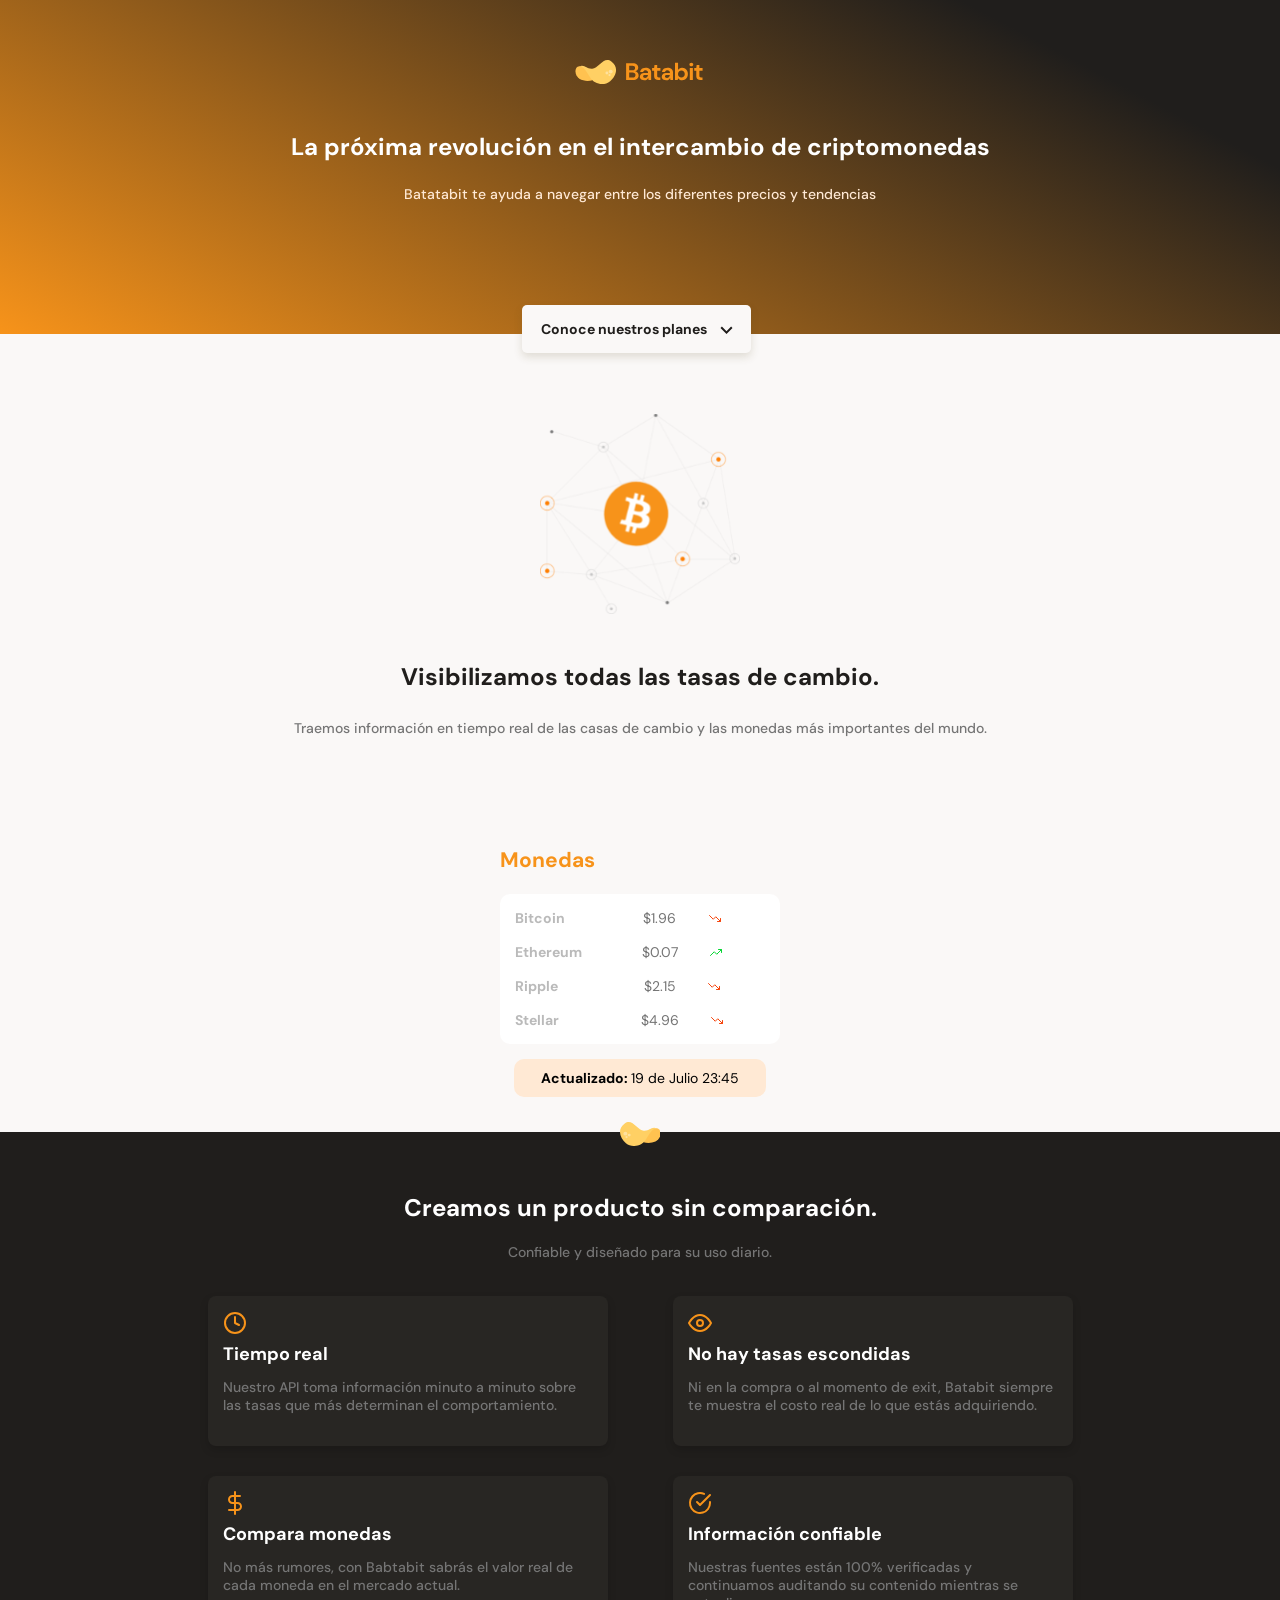
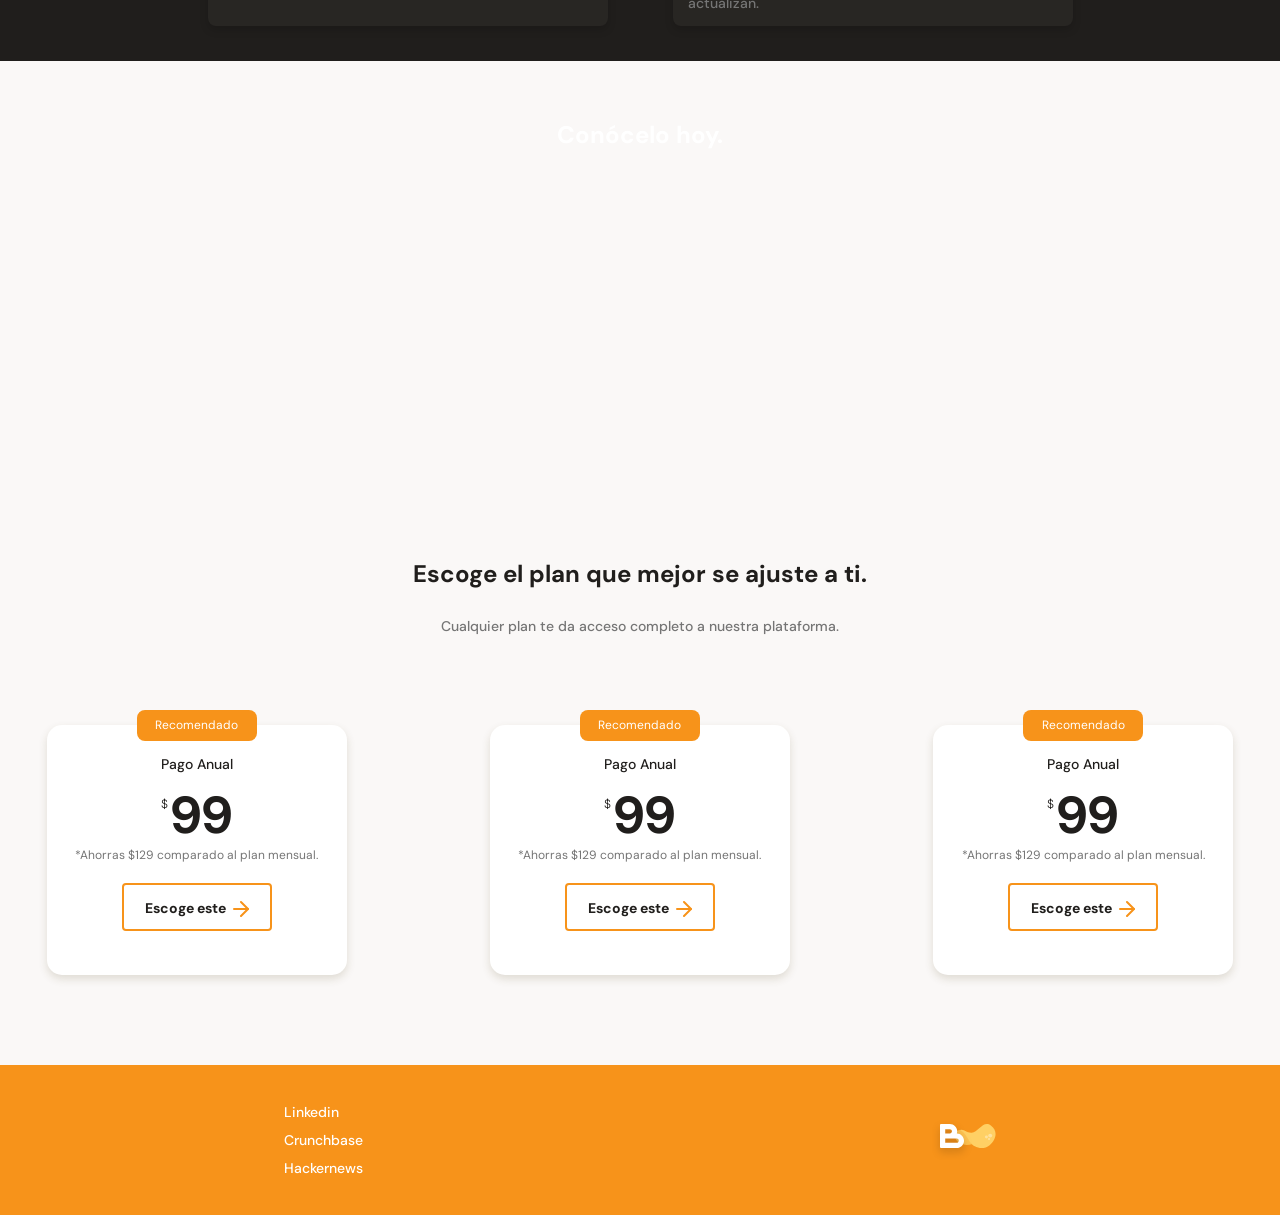
==== commit d6087f07: "fix: Correcion de rutas para imagenes y titulo del documento" ====
--- a/index.html
+++ b/index.html
@@ -11,7 +11,7 @@
       href="https://fonts.googleapis.com/css2?family=DM+Sans:ital,opsz,wght@0,9..40,100..1000;1,9..40,100..1000&display=swap"
       rel="stylesheet"
     />
-    <title>Document</title>
+    <title>BatataBit</title>
   </head>
   <body>
     <header>
@@ -72,7 +72,7 @@
         <section class="products__cards">
           <article class="product__card">
             <span class="icon"
-              ><img src="/assets/icons/clock.svg" alt=""
+              ><img src="./assets/icons/clock.svg" alt=""
             /></span>
             <p class="product__card-title">Tiempo real</p>
             <p class="product__card-body">
@@ -82,7 +82,7 @@
           </article>
 
           <article class="product__card">
-            <span class="icon"><img src="/assets/icons/eye.svg" alt="" /></span>
+            <span class="icon"><img src="./assets/icons/eye.svg" alt="" /></span>
             <p class="product__card-title">No hay tasas escondidas</p>
             <p class="product__card-body">
               Ni en la compra o al momento de exit, Batabit siempre te muestra
@@ -92,7 +92,7 @@
 
           <article class="product__card">
             <span class="icon"
-              ><img src="/assets/icons/dollar-sign.svg" alt=""
+              ><img src="./assets/icons/dollar-sign.svg" alt=""
             /></span>
             <p class="product__card-title">Compara monedas</p>
             <p class="product__card-body">
@@ -103,7 +103,7 @@
 
           <article class="product__card">
             <span class="icon"
-              ><img src="/assets/icons/check-circle.svg" alt=""
+              ><img src="./assets/icons/check-circle.svg" alt=""
             /></span>
             <p class="product__card-title">Información confiable</p>
             <p class="product__card-body">
--- a/css/tablet.css
+++ b/css/tablet.css
@@ -0,0 +1,9 @@
+.products__cards{
+    display: flex;
+    flex-wrap: wrap;
+    width: 930px;
+    margin: 0 auto;
+}
+.planes__container-slider{
+    justify-content: center;
+}
